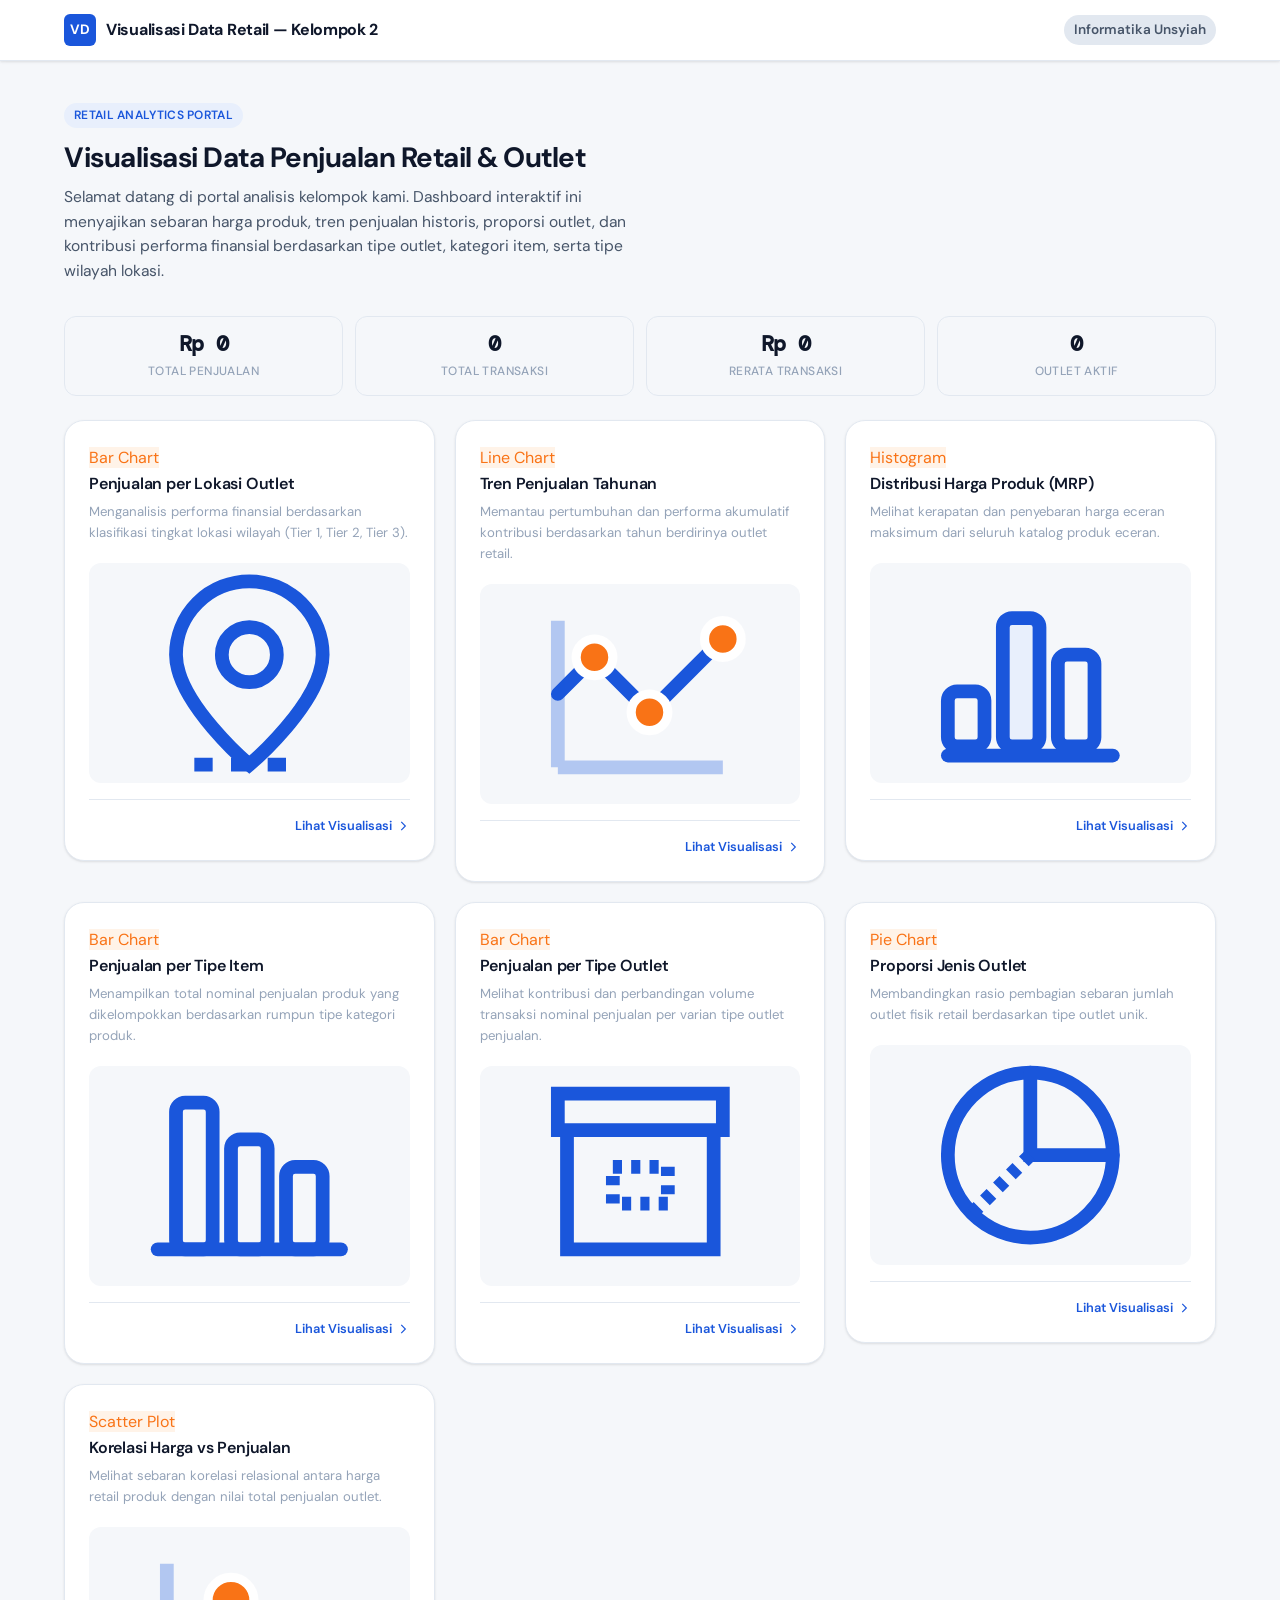
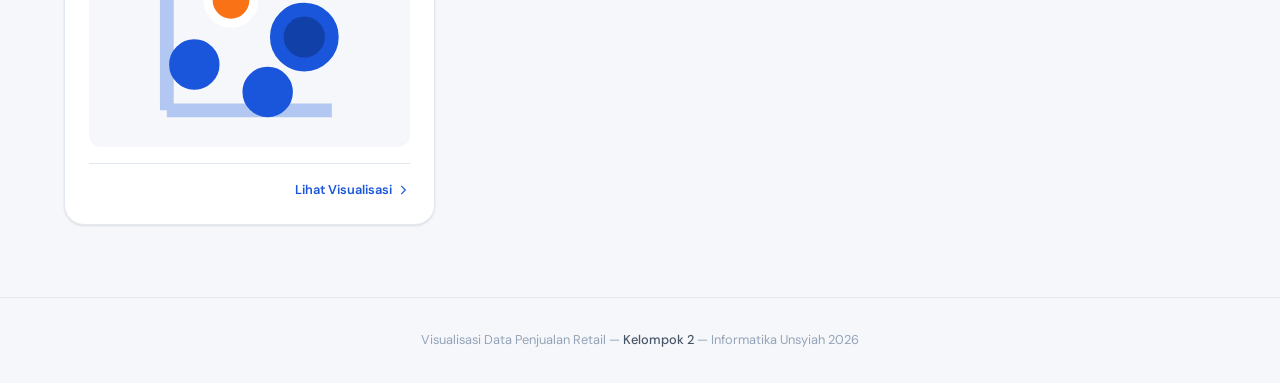
==== index.html @ aa3b156c "feat: membuat dashboard utama" ====
<!DOCTYPE html>
<html lang="id">
<head>
  <meta charset="UTF-8" />
  <meta name="viewport" content="width=device-width, initial-scale=1.0" />
  <title>Dashboard Analisis Penjualan Retail — Kelompok 2</title>
  <link rel="stylesheet" href="style.css" />
  <script src="https://d3js.org/d3.v7.min.js"></script>
</head>
<body>

  <!-- Navbar -->
  <nav class="navbar">
    <div class="navbar-inner">
      <a class="navbar-brand" href="index.html">
        <span class="brand-icon">VD</span>
        <span>Visualisasi Data Retail — Kelompok 2</span>
      </a>
      <span style="font-size: 0.85rem; font-weight: 600; color: var(--text-secondary); background: var(--border); padding: 4px 10px; border-radius: 99px;">
        Informatika Unsyiah
      </span>
    </div>
  </nav>

  <!-- Hero Section -->
  <header class="page-hero fade-in">
    <span class="badge">Retail Analytics Portal</span>
    <h1>Visualisasi Data Penjualan Retail & Outlet</h1>
    <p>Selamat datang di portal analisis kelompok kami. Dashboard interaktif ini menyajikan sebaran harga produk, tren penjualan historis, proporsi outlet, dan kontribusi performa finansial berdasarkan tipe outlet, kategori item, serta tipe wilayah lokasi.</p>
  </header>

  <div class="page-wrapper fade-in">
    
    <!-- KPI Summary Row (Loaded Dynamically via js/main.js) -->
    <div class="stats-row">
      <div class="stat-item">
        <div id="stat-total-sales" class="stat-value">Rp 0</div>
        <div class="stat-label">Total Penjualan</div>
      </div>
      <div class="stat-item">
        <div id="stat-total-items" class="stat-value">0</div>
        <div class="stat-label">Total Transaksi</div>
      </div>
      <div class="stat-item">
        <div id="stat-avg-sales" class="stat-value">Rp 0</div>
        <div class="stat-label">Rerata Transaksi</div>
      </div>
      <div class="stat-item">
        <div id="stat-outlet-count" class="stat-value">0</div>
        <div class="stat-label">Outlet Aktif</div>
      </div>
    </div>

  </div>

  <!-- Dashboard Grid -->
  <main class="dashboard-grid fade-in">

    <!-- Card 1: Bar Chart Lokasi (NEW) -->
    <a class="card-link" href="pages/bar_chart_lokasi.html">
      <article class="card">
        <span class="badge" style="background: var(--accent-light); color: var(--accent);">Bar Chart</span>
        <h3 class="card-title">Penjualan per Lokasi Outlet</h3>
        <p class="card-subtitle">Menganalisis performa finansial berdasarkan klasifikasi tingkat lokasi wilayah (Tier 1, Tier 2, Tier 3).</p>
        <div class="chart-preview" style="display: flex; align-items: center; justify-content: center; background: var(--bg); border-radius: var(--radius-md);">
          <!-- Custom SVG Icon Representative of Bar Chart Location -->
          <svg width="60" height="60" viewBox="0 0 24 24" fill="none" stroke="var(--primary)" stroke-width="1.5">
            <path d="M12 2a8 8 0 00-8 8c0 5.25 8 12 8 12s8-6.75 8-12a8 8 0 00-8-8z" />
            <circle cx="12" cy="10" r="3" />
            <path d="M6 22h12" stroke-dasharray="2 2" />
          </svg>
        </div>
        <div class="card-footer-link">
          <span>Lihat Visualisasi</span>
          <svg fill="none" stroke="currentColor" stroke-width="2" viewBox="0 0 24 24"><path d="M9 5l7 7-7 7"/></svg>
        </div>
      </article>
    </a>

    <!-- Card 2: Line Chart Tren (NEW) -->
    <a class="card-link" href="pages/line_chart.html">
      <article class="card">
        <span class="badge" style="background: var(--accent-light); color: var(--accent);">Line Chart</span>
        <h3 class="card-title">Tren Penjualan Tahunan</h3>
        <p class="card-subtitle">Memantau pertumbuhan dan performa akumulatif kontribusi berdasarkan tahun berdirinya outlet retail.</p>
        <div class="chart-preview" style="display: flex; align-items: center; justify-content: center; background: var(--bg); border-radius: var(--radius-md);">
          <!-- Custom SVG Icon Representative of Line Chart Trend -->
          <svg width="60" height="60" viewBox="0 0 24 24" fill="none" stroke="var(--primary)" stroke-width="1.5">
            <path d="M3 12l4-4 6 6 8-8" stroke-linecap="round" stroke-linejoin="round" />
            <path d="M3 20h18M3 4v16" stroke-opacity="0.3" />
            <circle cx="7" cy="8" r="2" fill="var(--accent)" stroke="white" stroke-width="1"/>
            <circle cx="13" cy="14" r="2" fill="var(--accent)" stroke="white" stroke-width="1"/>
            <circle cx="21" cy="6" r="2" fill="var(--accent)" stroke="white" stroke-width="1"/>
          </svg>
        </div>
        <div class="card-footer-link">
          <span>Lihat Visualisasi</span>
          <svg fill="none" stroke="currentColor" stroke-width="2" viewBox="0 0 24 24"><path d="M9 5l7 7-7 7"/></svg>
        </div>
      </article>
    </a>

    <!-- Card 3: Histogram Distribusi Harga (NEW) -->
    <a class="card-link" href="pages/histogram.html">
      <article class="card">
        <span class="badge" style="background: var(--accent-light); color: var(--accent);">Histogram</span>
        <h3 class="card-title">Distribusi Harga Produk (MRP)</h3>
        <p class="card-subtitle">Melihat kerapatan dan penyebaran harga eceran maksimum dari seluruh katalog produk eceran.</p>
        <div class="chart-preview" style="display: flex; align-items: center; justify-content: center; background: var(--bg); border-radius: var(--radius-md);">
          <!-- Custom SVG Icon Representative of Histogram -->
          <svg width="60" height="60" viewBox="0 0 24 24" fill="none" stroke="var(--primary)" stroke-width="1.5">
            <rect x="3" y="14" width="4" height="6" rx="1" />
            <rect x="9" y="6" width="4" height="14" rx="1" fill="var(--primary-light)" />
            <rect x="15" y="10" width="4" height="10" rx="1" />
            <path d="M3 21h18" stroke-linecap="round" />
          </svg>
        </div>
        <div class="card-footer-link">
          <span>Lihat Visualisasi</span>
          <svg fill="none" stroke="currentColor" stroke-width="2" viewBox="0 0 24 24"><path d="M9 5l7 7-7 7"/></svg>
        </div>
      </article>
    </a>

    <!-- Card 4: Bar Chart Item -->
    <a class="card-link" href="pages/bar_chart_item.html">
      <article class="card">
        <span class="badge" style="background: var(--accent-light); color: var(--accent);">Bar Chart</span>
        <h3 class="card-title">Penjualan per Tipe Item</h3>
        <p class="card-subtitle">Menampilkan total nominal penjualan produk yang dikelompokkan berdasarkan rumpun tipe kategori produk.</p>
        <div class="chart-preview" style="display: flex; align-items: center; justify-content: center; background: var(--bg); border-radius: var(--radius-md);">
          <!-- Custom SVG Icon Representative of Bar Chart Item -->
          <svg width="60" height="60" viewBox="0 0 24 24" fill="none" stroke="var(--primary)" stroke-width="1.5">
            <rect x="4" y="4" width="4" height="16" rx="1" />
            <rect x="10" y="8" width="4" height="12" rx="1" />
            <rect x="16" y="11" width="4" height="9" rx="1" />
            <path d="M2 20h20" stroke-linecap="round" />
          </svg>
        </div>
        <div class="card-footer-link">
          <span>Lihat Visualisasi</span>
          <svg fill="none" stroke="currentColor" stroke-width="2" viewBox="0 0 24 24"><path d="M9 5l7 7-7 7"/></svg>
        </div>
      </article>
    </a>

    <!-- Card 5: Bar Chart Outlet -->
    <a class="card-link" href="pages/bar_chart_outlet.html">
      <article class="card">
        <span class="badge" style="background: var(--accent-light); color: var(--accent);">Bar Chart</span>
        <h3 class="card-title">Penjualan per Tipe Outlet</h3>
        <p class="card-subtitle">Melihat kontribusi dan perbandingan volume transaksi nominal penjualan per varian tipe outlet penjualan.</p>
        <div class="chart-preview" style="display: flex; align-items: center; justify-content: center; background: var(--bg); border-radius: var(--radius-md);">
          <!-- Custom SVG Icon Representative of Bar Chart Outlet -->
          <svg width="60" height="60" viewBox="0 0 24 24" fill="none" stroke="var(--primary)" stroke-width="1.5">
            <path d="M3 3h18v4H3zM4 7h16v13H4z" />
            <path d="M9 11h6v4H9z" stroke-dasharray="1 1" />
          </svg>
        </div>
        <div class="card-footer-link">
          <span>Lihat Visualisasi</span>
          <svg fill="none" stroke="currentColor" stroke-width="2" viewBox="0 0 24 24"><path d="M9 5l7 7-7 7"/></svg>
        </div>
      </article>
    </a>

    <!-- Card 6: Pie Chart -->
    <a class="card-link" href="pages/pie_chart.html">
      <article class="card">
        <span class="badge" style="background: var(--accent-light); color: var(--accent);">Pie Chart</span>
        <h3 class="card-title">Proporsi Jenis Outlet</h3>
        <p class="card-subtitle">Membandingkan rasio pembagian sebaran jumlah outlet fisik retail berdasarkan tipe outlet unik.</p>
        <div class="chart-preview" style="display: flex; align-items: center; justify-content: center; background: var(--bg); border-radius: var(--radius-md);">
          <!-- Custom SVG Icon Representative of Pie Chart -->
          <svg width="60" height="60" viewBox="0 0 24 24" fill="none" stroke="var(--primary)" stroke-width="1.5">
            <circle cx="12" cy="12" r="9" />
            <path d="M12 3v9h9" stroke-linecap="round" />
            <path d="M12 12l-6.36 6.36" stroke-dasharray="1 1" />
          </svg>
        </div>
        <div class="card-footer-link">
          <span>Lihat Visualisasi</span>
          <svg fill="none" stroke="currentColor" stroke-width="2" viewBox="0 0 24 24"><path d="M9 5l7 7-7 7"/></svg>
        </div>
      </article>
    </a>

    <!-- Card 7: Scatter Plot -->
    <a class="card-link" href="pages/scatter_plot.html">
      <article class="card">
        <span class="badge" style="background: var(--accent-light); color: var(--accent);">Scatter Plot</span>
        <h3 class="card-title">Korelasi Harga vs Penjualan</h3>
        <p class="card-subtitle">Melihat sebaran korelasi relasional antara harga retail produk dengan nilai total penjualan outlet.</p>
        <div class="chart-preview" style="display: flex; align-items: center; justify-content: center; background: var(--bg); border-radius: var(--radius-md);">
          <!-- Custom SVG Icon Representative of Scatter Plot -->
          <svg width="60" height="60" viewBox="0 0 24 24" fill="none" stroke="var(--primary)" stroke-width="1.5">
            <circle cx="6" cy="15" r="2" fill="var(--primary)" />
            <circle cx="10" cy="8" r="2.5" fill="var(--accent)" stroke="white" stroke-width="1" />
            <circle cx="14" cy="18" r="2" fill="var(--primary)" />
            <circle cx="18" cy="12" r="3" fill="var(--primary-dark)" />
            <path d="M3 20h18M3 4v16" stroke-opacity="0.3" />
          </svg>
        </div>
        <div class="card-footer-link">
          <span>Lihat Visualisasi</span>
          <svg fill="none" stroke="currentColor" stroke-width="2" viewBox="0 0 24 24"><path d="M9 5l7 7-7 7"/></svg>
        </div>
      </article>
    </a>

  </main>

  <!-- Footer -->
  <footer class="footer">
    Visualisasi Data Penjualan Retail &mdash; <span>Kelompok 2</span> &mdash; Informatika Unsyiah 2026
  </footer>

  <!-- Load Dashboard Controller -->
  <script src="js/main.js"></script>
</body>
</html>
---- style.css ----
/* Kelompok 2 - Visualisasi Data 2026 */

@import url('https://fonts.googleapis.com/css2?family=DM+Sans:ital,opsz,wght@0,9..40,300;0,9..40,400;0,9..40,500;0,9..40,600;0,9..40,700;1,9..40,300&family=DM+Mono:wght@400;500&display=swap');

:root {
  --primary:        #1a56db;
  --primary-dark:   #1141a8;
  --primary-light:  #e8effc;

  --accent:         #f97316;
  --accent-light:   #fff3e8;

  --bg:             #f5f7fa;
  --surface:        #ffffff;
  --border:         #e2e8f0;
  --text-primary:   #0f172a;
  --text-secondary: #475569;
  --text-muted:     #94a3b8;

  /* warna kategori untuk bar & pie */
  --cat-1:  #1a56db;
  --cat-2:  #f97316;
  --cat-3:  #16a34a;
  --cat-4:  #9333ea;
  --cat-5:  #dc2626;
  --cat-6:  #0891b2;
  --cat-7:  #ca8a04;
  --cat-8:  #db2777;

  /* sequential - histogram & scatter */
  --seq-1:  #440154;
  --seq-2:  #3b528b;
  --seq-3:  #21918c;
  --seq-4:  #5ec962;
  --seq-5:  #fde725;

  --bar-fill:       #1a56db;
  --bar-fill-hover: #f97316;
  --line-stroke:    #1a56db;
  --dot-fill:       #f97316;

  --font-main:  'DM Sans', sans-serif;
  --font-mono:  'DM Mono', monospace;

  --radius-sm:  6px;
  --radius-md:  12px;
  --radius-lg:  20px;

  --shadow-sm:  0 1px 3px rgba(0,0,0,.08), 0 1px 2px rgba(0,0,0,.04);
  --shadow-md:  0 4px 12px rgba(0,0,0,.1),  0 2px 4px rgba(0,0,0,.06);
  --shadow-lg:  0 10px 30px rgba(0,0,0,.12), 0 4px 8px rgba(0,0,0,.06);
}

/* reset */
*, *::before, *::after {
  box-sizing: border-box;
  margin: 0;
  padding: 0;
}

html {
  font-size: 16px;
  scroll-behavior: smooth;
}

body {
  font-family: var(--font-main);
  background-color: var(--bg);
  color: var(--text-primary);
  line-height: 1.6;
  min-height: 100vh;
}

a {
  color: var(--primary);
  text-decoration: none;
}

a:hover {
  color: var(--primary-dark);
  text-decoration: underline;
}

.page-wrapper {
  max-width: 1200px;
  margin: 0 auto;
  padding: 0 24px;
}

/* navbar */
.navbar {
  background: var(--surface);
  border-bottom: 1px solid var(--border);
  box-shadow: var(--shadow-sm);
  position: sticky;
  top: 0;
  z-index: 100;
}

.navbar-inner {
  max-width: 1200px;
  margin: 0 auto;
  padding: 0 24px;
  height: 60px;
  display: flex;
  align-items: center;
  justify-content: space-between;
}

.navbar-brand {
  display: flex;
  align-items: center;
  gap: 10px;
  font-size: 1rem;
  font-weight: 700;
  color: var(--text-primary);
  text-decoration: none;
  letter-spacing: -0.3px;
}

.navbar-brand .brand-icon {
  width: 32px;
  height: 32px;
  background: var(--primary);
  border-radius: var(--radius-sm);
  display: flex;
  align-items: center;
  justify-content: center;
  color: white;
  font-size: 0.85rem;
  font-weight: 700;
}

.navbar-brand:hover {
  text-decoration: none;
  color: var(--primary);
}

.navbar-back {
  display: flex;
  align-items: center;
  gap: 6px;
  font-size: 0.875rem;
  font-weight: 500;
  color: var(--text-secondary);
  padding: 6px 12px;
  border-radius: var(--radius-sm);
  transition: all 0.2s;
}

.navbar-back:hover {
  background: var(--bg);
  color: var(--primary);
  text-decoration: none;
}

.navbar-back svg {
  width: 16px;
  height: 16px;
}

/* page header */
.page-hero {
  padding: 40px 24px 32px;
  max-width: 1200px;
  margin: 0 auto;
}

.page-hero h1 {
  font-size: 1.75rem;
  font-weight: 700;
  color: var(--text-primary);
  letter-spacing: -0.5px;
  line-height: 1.3;
  margin-bottom: 8px;
}

.page-hero p {
  font-size: 0.975rem;
  color: var(--text-secondary);
  max-width: 600px;
}

.page-hero .badge {
  display: inline-flex;
  align-items: center;
  gap: 5px;
  font-size: 0.75rem;
  font-weight: 600;
  background: var(--primary-light);
  color: var(--primary);
  padding: 3px 10px;
  border-radius: 99px;
  margin-bottom: 12px;
  letter-spacing: 0.3px;
  text-transform: uppercase;
}

/* card */
.card {
  background: var(--surface);
  border: 1px solid var(--border);
  border-radius: var(--radius-lg);
  box-shadow: var(--shadow-sm);
  padding: 24px;
  transition: box-shadow 0.2s, transform 0.2s;
}

.card:hover {
  box-shadow: var(--shadow-md);
}

.card-title {
  font-size: 1rem;
  font-weight: 600;
  color: var(--text-primary);
  margin-bottom: 4px;
  letter-spacing: -0.2px;
}

.card-subtitle {
  font-size: 0.825rem;
  color: var(--text-muted);
  margin-bottom: 20px;
}

.card-link {
  display: block;
  cursor: pointer;
  text-decoration: none;
  color: inherit;
}

.card-link:hover {
  text-decoration: none;
  color: inherit;
}

.card-link:hover .card {
  box-shadow: var(--shadow-lg);
  transform: translateY(-2px);
  border-color: var(--primary);
}

.card-link:hover .card-title {
  color: var(--primary);
}

/* dashboard grid */
.dashboard-grid {
  display: grid;
  grid-template-columns: repeat(auto-fill, minmax(340px, 1fr));
  gap: 20px;
  padding: 0 24px 48px;
  max-width: 1200px;
  margin: 0 auto;
}

.chart-preview {
  width: 100%;
  height: 220px;
  overflow: hidden;
}

.chart-preview svg {
  width: 100%;
  height: 100%;
}

.card-footer-link {
  display: flex;
  align-items: center;
  justify-content: flex-end;
  gap: 4px;
  font-size: 0.8rem;
  font-weight: 600;
  color: var(--primary);
  margin-top: 16px;
  padding-top: 16px;
  border-top: 1px solid var(--border);
}

.card-footer-link svg {
  width: 14px;
  height: 14px;
  transition: transform 0.2s;
}

.card-link:hover .card-footer-link svg {
  transform: translateX(3px);
}

/* halaman chart individual */
.chart-container {
  background: var(--surface);
  border: 1px solid var(--border);
  border-radius: var(--radius-lg);
  box-shadow: var(--shadow-sm);
  padding: 28px;
  margin: 0 24px 24px;
  max-width: 1152px;
  margin-left: auto;
  margin-right: auto;
}

.chart-header {
  margin-bottom: 24px;
}

.chart-header h2 {
  font-size: 1.25rem;
  font-weight: 700;
  color: var(--text-primary);
  letter-spacing: -0.3px;
  margin-bottom: 4px;
}

.chart-header p {
  font-size: 0.875rem;
  color: var(--text-secondary);
}

#chart, .chart-area {
  width: 100%;
  height: 420px;
}

/* D3 elements */
.axis text {
  font-family: var(--font-main);
  font-size: 12px;
  fill: var(--text-secondary);
}

.axis path,
.axis line {
  stroke: var(--border);
  stroke-width: 1px;
}

.axis .domain {
  stroke: var(--border);
}

/* grid lebih halus */
.grid line {
  stroke: var(--border);
  stroke-dasharray: 3,3;
  stroke-opacity: 0.3;
}

.grid path {
  stroke-width: 0;
}

.bar {
  fill: var(--bar-fill);
  transition: fill 0.2s;
  cursor: pointer;
}

.bar:hover {
  fill: var(--accent);
}

.line-path {
  fill: none;
  stroke: var(--line-stroke);
  stroke-width: 2.5px;
  stroke-linejoin: round;
  stroke-linecap: round;
}

.area-path {
  fill: var(--primary-light);
  opacity: 0.5;
}

.dot {
  fill: var(--dot-fill);
  stroke: white;
  stroke-width: 2px;
  cursor: pointer;
  transition: r 0.15s;
}

.dot:hover {
  r: 7;
}

.scatter-dot {
  fill: var(--primary);
  fill-opacity: 0.65;
  stroke: var(--primary);
  stroke-opacity: 0.3;
  stroke-width: 1px;
  cursor: pointer;
  transition: fill-opacity 0.15s, r 0.15s;
}

.scatter-dot:hover {
  fill-opacity: 1;
  r: 6;
}

.arc path {
  stroke: white;
  stroke-width: 2px;
  cursor: pointer;
  transition: opacity 0.2s;
}

.arc path:hover {
  opacity: 0.85;
}

.arc-label {
  font-family: var(--font-main);
  font-size: 12px;
  font-weight: 600;
  fill: var(--text-primary);
  pointer-events: none;
}

/* tooltip */
.tooltip {
  position: absolute;
  background: var(--text-primary);
  color: white;
  padding: 8px 12px;
  border-radius: var(--radius-sm);
  font-family: var(--font-main);
  font-size: 13px;
  font-weight: 500;
  pointer-events: none;
  opacity: 0;
  transition: opacity 0.15s;
  white-space: nowrap;
  box-shadow: var(--shadow-md);
  z-index: 200;
}

.tooltip.visible {
  opacity: 1;
}

.tooltip-value {
  font-family: var(--font-mono);
  font-weight: 600;
  color: var(--accent);
}

/* legend */
.legend {
  display: flex;
  flex-wrap: wrap;
  gap: 12px;
  margin-top: 16px;
}

.legend-item {
  display: flex;
  align-items: center;
  gap: 6px;
  font-size: 0.8rem;
  color: var(--text-secondary);
}

.legend-swatch {
  width: 12px;
  height: 12px;
  border-radius: 3px;
  flex-shrink: 0;
}

/* insight di bawah chart */
.insight-box {
  background: var(--primary-light);
  border-left: 4px solid var(--primary);
  border-radius: 0 var(--radius-sm) var(--radius-sm) 0;
  padding: 14px 18px;
  margin: 24px 0 0;
  font-size: 0.875rem;
  color: var(--text-primary);
}

.insight-box strong {
  color: var(--primary);
  font-weight: 600;
}

/* stats — hanya untuk index.html, tidak untuk halaman chart individual */
.stats-row {
  display: grid;
  grid-template-columns: repeat(auto-fit, minmax(140px, 1fr));
  gap: 12px;
  margin-bottom: 24px;
}

.stat-item {
  background: var(--bg);
  border: 1px solid var(--border);
  border-radius: var(--radius-md);
  padding: 14px 16px;
  text-align: center;
}

/* diubah dari --primary ke --text-primary */
.stat-value {
  font-size: 1.4rem;
  font-weight: 700;
  color: var(--text-primary);
  font-family: var(--font-mono);
  letter-spacing: -0.5px;
  line-height: 1.2;
}

.stat-label {
  font-size: 0.75rem;
  color: var(--text-muted);
  margin-top: 4px;
  font-weight: 500;
  text-transform: uppercase;
  letter-spacing: 0.4px;
}

/* tombol */
.btn {
  display: inline-flex;
  align-items: center;
  gap: 7px;
  padding: 8px 18px;
  border-radius: var(--radius-sm);
  font-family: var(--font-main);
  font-size: 0.875rem;
  font-weight: 600;
  cursor: pointer;
  border: none;
  transition: all 0.2s;
}

.btn-primary {
  background: var(--primary);
  color: white;
}

.btn-primary:hover {
  background: var(--primary-dark);
}

.btn-outline {
  background: transparent;
  color: var(--primary);
  border: 1.5px solid var(--primary);
}

.btn-outline:hover {
  background: var(--primary-light);
}

/* toggle */
.btn-group {
  display: flex;
  gap: 4px;
  background: var(--bg);
  border: 1px solid var(--border);
  border-radius: var(--radius-sm);
  padding: 3px;
}

.btn-group .btn-toggle {
  padding: 5px 14px;
  border-radius: 4px;
  border: none;
  background: transparent;
  font-family: var(--font-main);
  font-size: 0.8rem;
  font-weight: 600;
  color: var(--text-secondary);
  cursor: pointer;
  transition: all 0.15s;
}

.btn-group .btn-toggle.active {
  background: var(--surface);
  color: var(--primary);
  box-shadow: var(--shadow-sm);
}

/* footer */
.footer {
  text-align: center;
  padding: 32px 24px;
  font-size: 0.8rem;
  color: var(--text-muted);
  border-top: 1px solid var(--border);
  margin-top: 24px;
}

.footer span {
  color: var(--text-secondary);
  font-weight: 500;
}

/* loading */
.loading {
  display: flex;
  align-items: center;
  justify-content: center;
  height: 300px;
  font-size: 0.875rem;
  color: var(--text-muted);
  gap: 10px;
}

.spinner {
  width: 20px;
  height: 20px;
  border: 2px solid var(--border);
  border-top-color: var(--primary);
  border-radius: 50%;
  animation: spin 0.7s linear infinite;
}

@keyframes spin {
  to { transform: rotate(360deg); }
}

/* animasi masuk */
.fade-in {
  opacity: 0;
  transform: translateY(10px);
  animation: fadeIn 0.4s ease forwards;
}

@keyframes fadeIn {
  to {
    opacity: 1;
    transform: translateY(0);
  }
}

.fade-in:nth-child(1) { animation-delay: 0.05s; }
.fade-in:nth-child(2) { animation-delay: 0.1s;  }
.fade-in:nth-child(3) { animation-delay: 0.15s; }
.fade-in:nth-child(4) { animation-delay: 0.2s;  }
.fade-in:nth-child(5) { animation-delay: 0.25s; }
.fade-in:nth-child(6) { animation-delay: 0.3s;  }
.fade-in:nth-child(7) { animation-delay: 0.35s; }

/* responsive */
@media (max-width: 768px) {
  .dashboard-grid {
    grid-template-columns: 1fr;
    padding: 0 16px 32px;
  }

  .page-hero {
    padding: 24px 16px 20px;
  }

  .page-hero h1 {
    font-size: 1.4rem;
  }

  .chart-container {
    margin: 0 16px 20px;
    padding: 20px;
  }

  #chart, .chart-area {
    height: 300px;
  }

  .stats-row {
    grid-template-columns: repeat(2, 1fr);
  }
}

@media (max-width: 480px) {
  .navbar-inner {
    padding: 0 16px;
  }

  .stats-row {
    grid-template-columns: 1fr;
  }
}
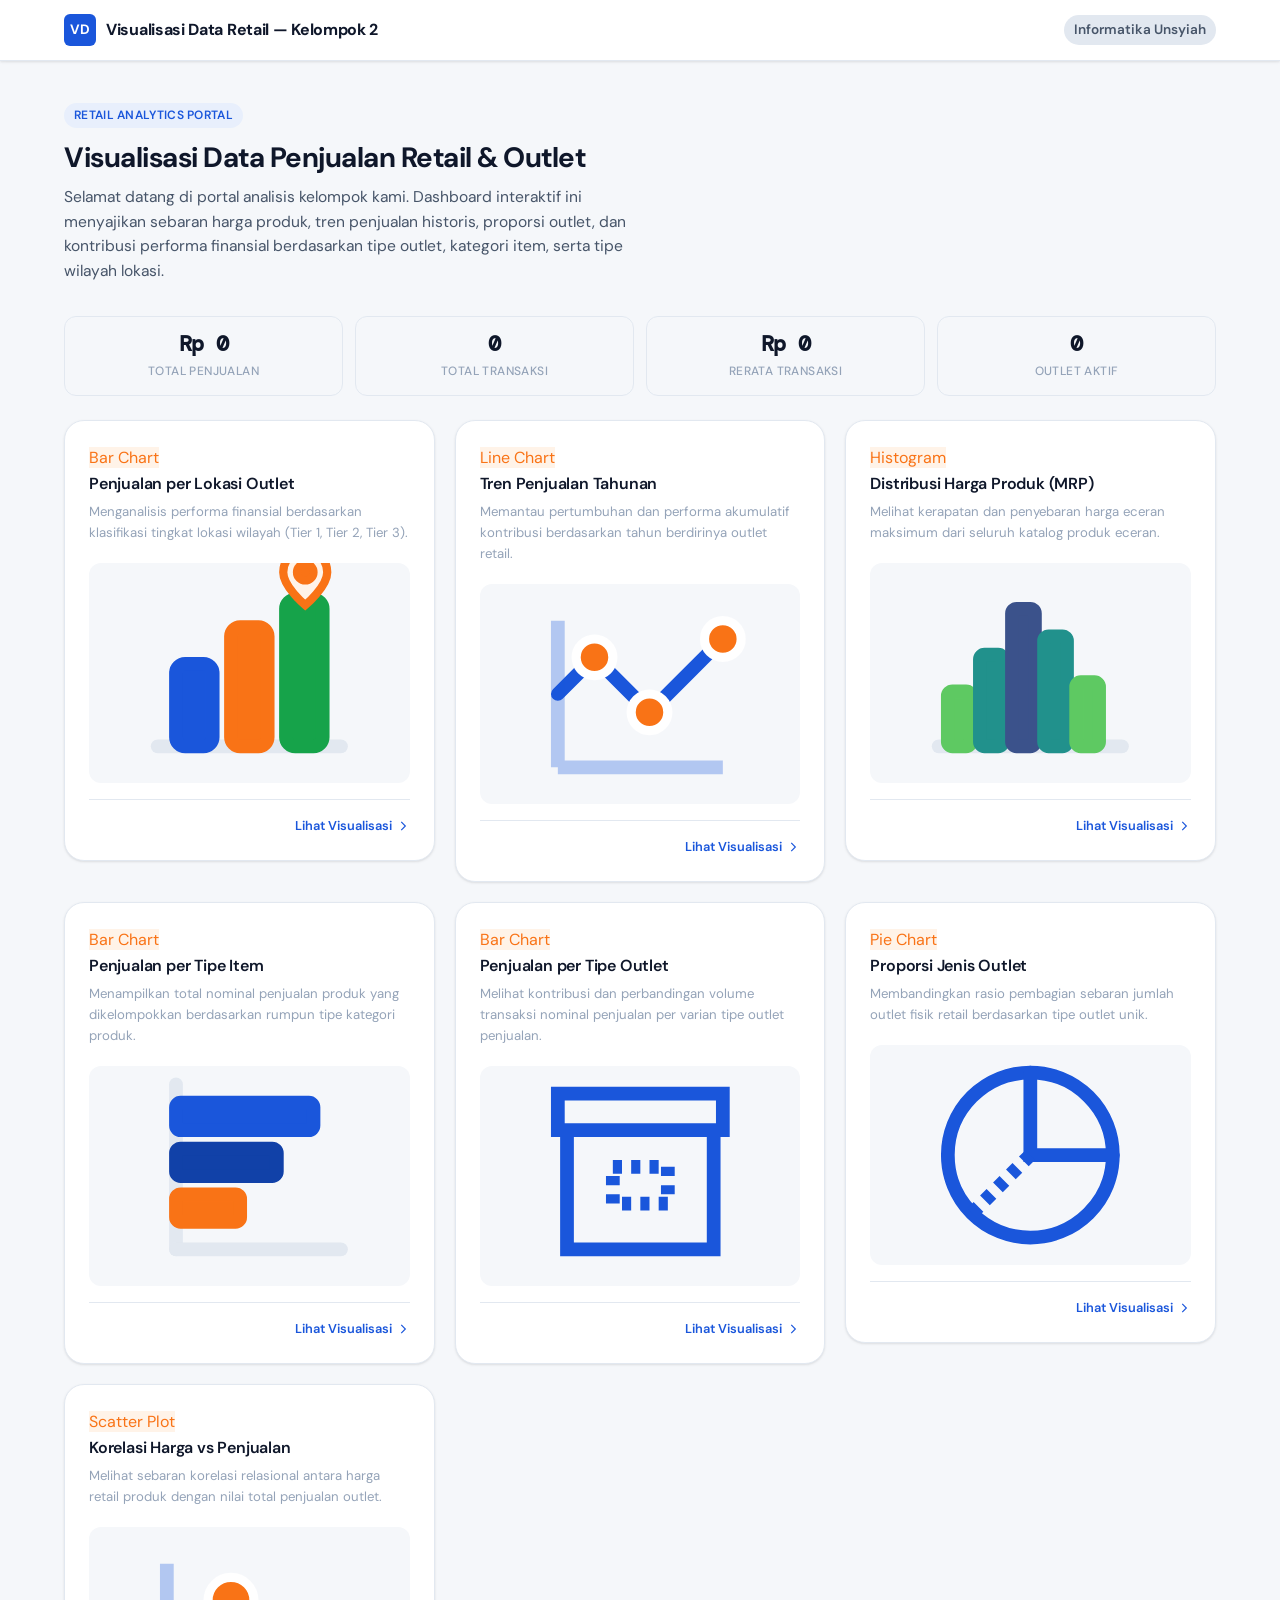
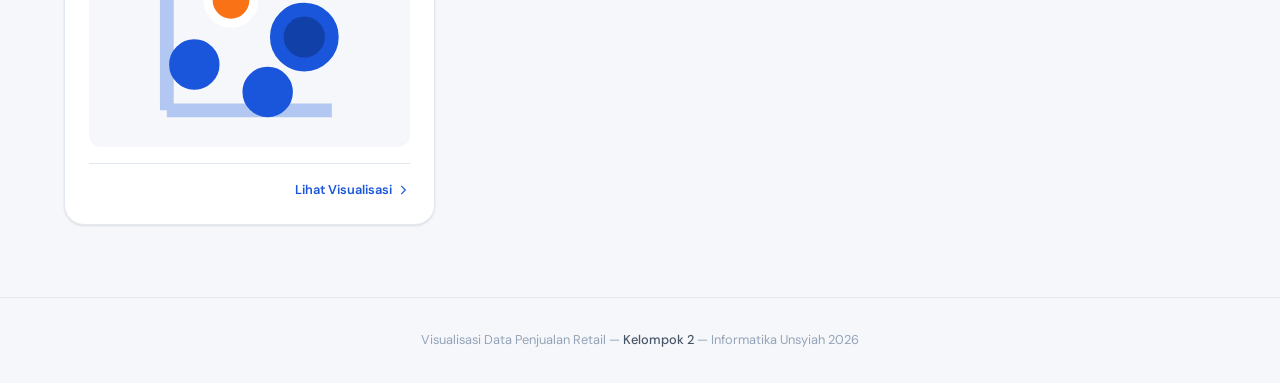
==== commit 64316eaa: "style: update dashboard preview SVG icons" ====
--- a/index.html
+++ b/index.html
@@ -64,10 +64,15 @@
         <p class="card-subtitle">Menganalisis performa finansial berdasarkan klasifikasi tingkat lokasi wilayah (Tier 1, Tier 2, Tier 3).</p>
         <div class="chart-preview" style="display: flex; align-items: center; justify-content: center; background: var(--bg); border-radius: var(--radius-md);">
           <!-- Custom SVG Icon Representative of Bar Chart Location -->
-          <svg width="60" height="60" viewBox="0 0 24 24" fill="none" stroke="var(--primary)" stroke-width="1.5">
-            <path d="M12 2a8 8 0 00-8 8c0 5.25 8 12 8 12s8-6.75 8-12a8 8 0 00-8-8z" />
-            <circle cx="12" cy="10" r="3" />
-            <path d="M6 22h12" stroke-dasharray="2 2" />
+          <svg width="60" height="60" viewBox="0 0 24 24" fill="none" stroke-width="1.5">
+            <path d="M2 20h20" stroke="var(--border)" stroke-linecap="round" />
+            <rect x="4" y="11" width="4" height="9" rx="1" fill="var(--cat-1)" stroke="var(--cat-1)" />
+            <rect x="10" y="7" width="4" height="13" rx="1" fill="var(--cat-2)" stroke="var(--cat-2)" />
+            <rect x="16" y="4" width="4" height="16" rx="1" fill="var(--cat-3)" stroke="var(--cat-3)" />
+            <g transform="translate(14.5, -2) scale(0.3)" stroke="var(--accent)" stroke-width="3" fill="var(--accent-light)">
+              <path d="M12 2a8 8 0 00-8 8c0 5.25 8 12 8 12s8-6.75 8-12a8 8 0 00-8-8z" />
+              <circle cx="12" cy="10" r="3" fill="var(--accent)" />
+            </g>
           </svg>
         </div>
         <div class="card-footer-link">
@@ -107,12 +112,14 @@
         <h3 class="card-title">Distribusi Harga Produk (MRP)</h3>
         <p class="card-subtitle">Melihat kerapatan dan penyebaran harga eceran maksimum dari seluruh katalog produk eceran.</p>
         <div class="chart-preview" style="display: flex; align-items: center; justify-content: center; background: var(--bg); border-radius: var(--radius-md);">
-          <!-- Custom SVG Icon Representative of Histogram -->
-          <svg width="60" height="60" viewBox="0 0 24 24" fill="none" stroke="var(--primary)" stroke-width="1.5">
-            <rect x="3" y="14" width="4" height="6" rx="1" />
-            <rect x="9" y="6" width="4" height="14" rx="1" fill="var(--primary-light)" />
-            <rect x="15" y="10" width="4" height="10" rx="1" />
-            <path d="M3 21h18" stroke-linecap="round" />
+          <!-- Custom SVG Icon Representative of Histogram (Bell Curve) -->
+          <svg width="60" height="60" viewBox="0 0 24 24" fill="none" stroke-width="1.5">
+            <path d="M2 20h20" stroke="var(--border)" stroke-linecap="round" />
+            <rect x="3" y="14" width="2.5" height="6" rx="0.5" fill="var(--seq-4)" stroke="var(--seq-4)" />
+            <rect x="6.5" y="10" width="2.5" height="10" rx="0.5" fill="var(--seq-3)" stroke="var(--seq-3)" />
+            <rect x="10" y="5" width="2.5" height="15" rx="0.5" fill="var(--seq-2)" stroke="var(--seq-2)" />
+            <rect x="13.5" y="8" width="2.5" height="12" rx="0.5" fill="var(--seq-3)" stroke="var(--seq-3)" />
+            <rect x="17" y="13" width="2.5" height="7" rx="0.5" fill="var(--seq-4)" stroke="var(--seq-4)" />
           </svg>
         </div>
         <div class="card-footer-link">
@@ -129,12 +136,13 @@
         <h3 class="card-title">Penjualan per Tipe Item</h3>
         <p class="card-subtitle">Menampilkan total nominal penjualan produk yang dikelompokkan berdasarkan rumpun tipe kategori produk.</p>
         <div class="chart-preview" style="display: flex; align-items: center; justify-content: center; background: var(--bg); border-radius: var(--radius-md);">
-          <!-- Custom SVG Icon Representative of Bar Chart Item -->
-          <svg width="60" height="60" viewBox="0 0 24 24" fill="none" stroke="var(--primary)" stroke-width="1.5">
-            <rect x="4" y="4" width="4" height="16" rx="1" />
-            <rect x="10" y="8" width="4" height="12" rx="1" />
-            <rect x="16" y="11" width="4" height="9" rx="1" />
-            <path d="M2 20h20" stroke-linecap="round" />
+          <!-- Custom SVG Icon Representative of Bar Chart Item (Horizontal Ranking) -->
+          <svg width="60" height="60" viewBox="0 0 24 24" fill="none" stroke-width="1.5">
+            <path d="M4 2v18" stroke="var(--border)" stroke-linecap="round" />
+            <path d="M4 20h18" stroke="var(--border)" stroke-linecap="round" />
+            <rect x="4" y="4" width="15" height="3" rx="0.5" fill="var(--primary)" stroke="var(--primary)" />
+            <rect x="4" y="9" width="11" height="3" rx="0.5" fill="var(--primary-dark)" stroke="var(--primary-dark)" />
+            <rect x="4" y="14" width="7" height="3" rx="0.5" fill="var(--accent)" stroke="var(--accent)" />
           </svg>
         </div>
         <div class="card-footer-link">
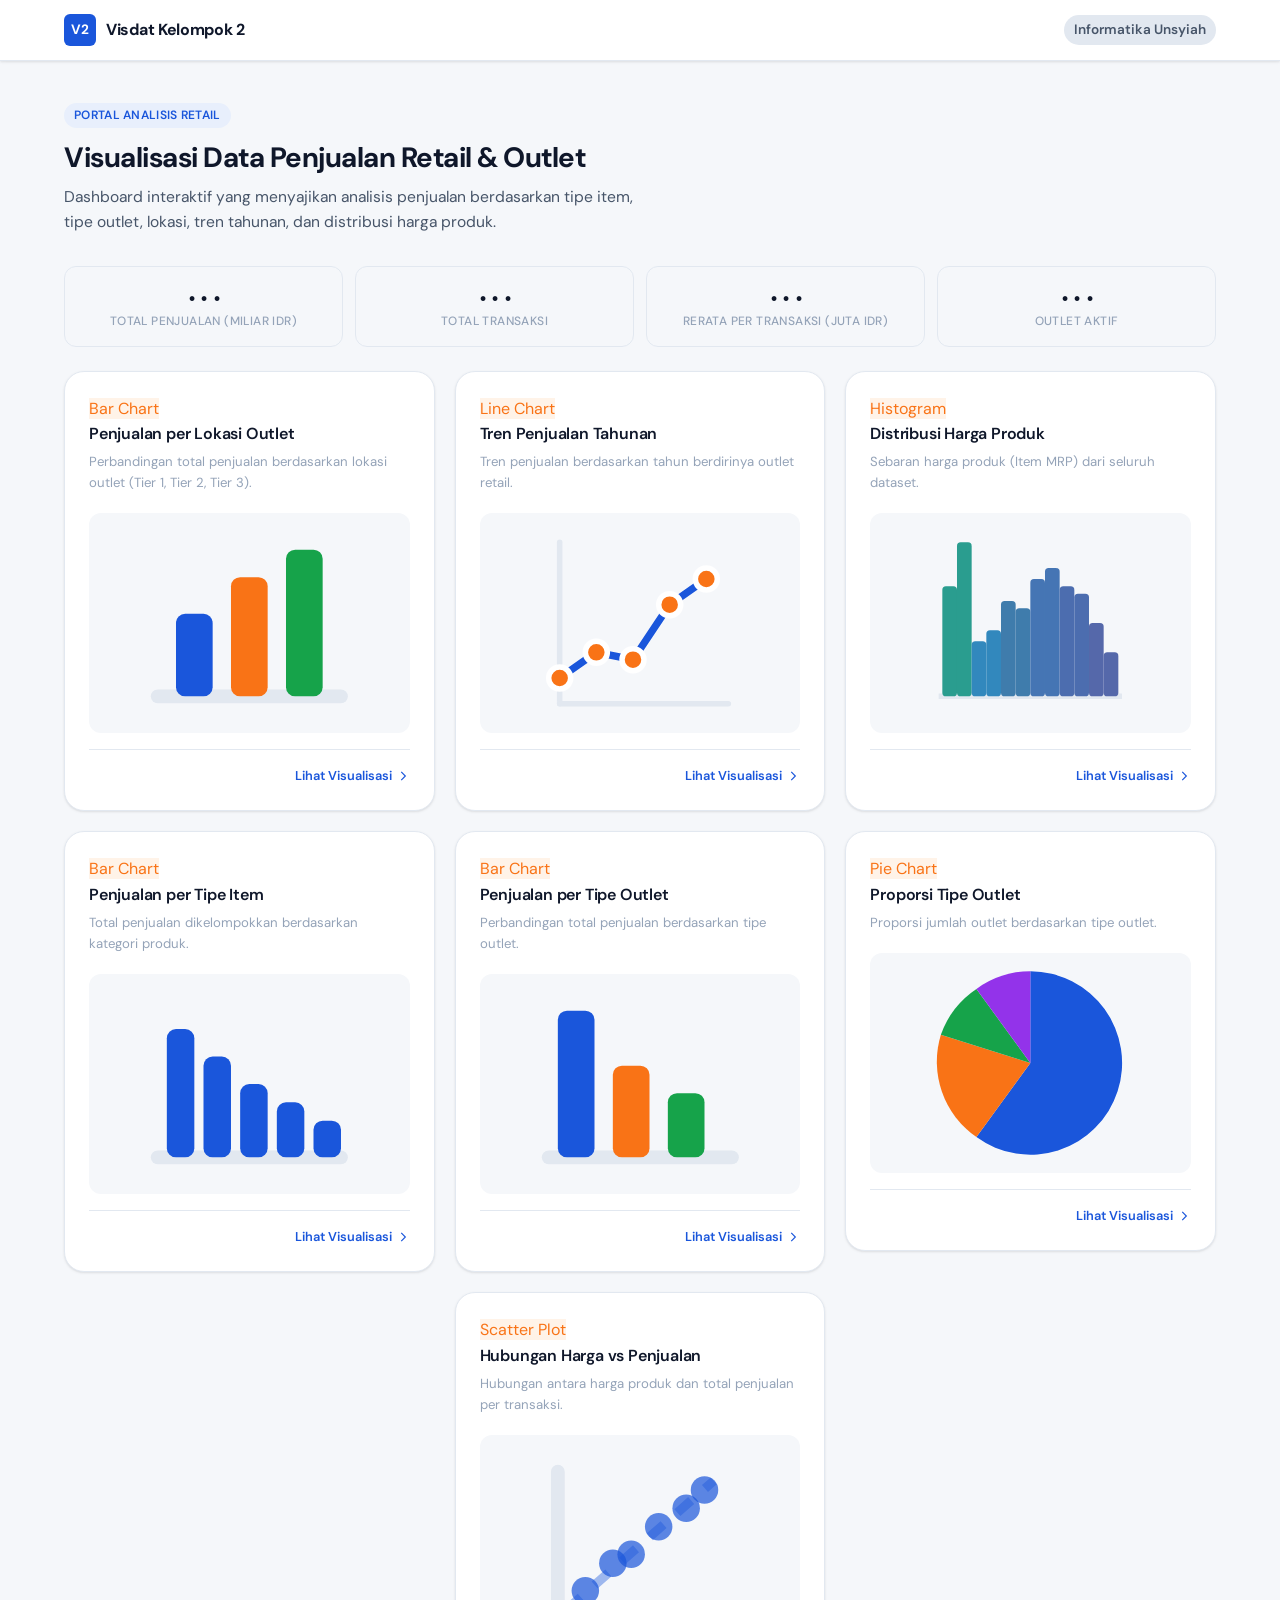
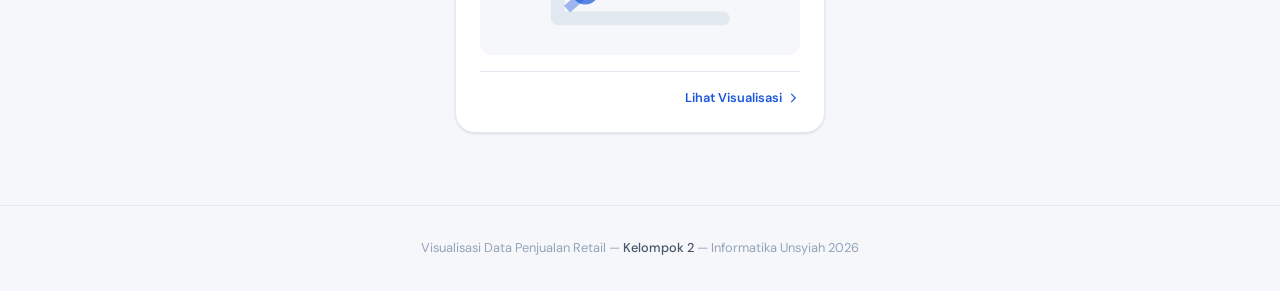
==== commit d6ace89c: "fix semuanya" ====
--- a/index.html
+++ b/index.html
@@ -6,15 +6,21 @@
   <title>Dashboard Analisis Penjualan Retail — Kelompok 2</title>
   <link rel="stylesheet" href="style.css" />
   <script src="https://d3js.org/d3.v7.min.js"></script>
+  <style>
+    /* scatter card sendirian → centered */
+    .dashboard-grid .card-link:last-child:nth-child(3n+1) {
+      grid-column: 2 / 3;
+    }
+  </style>
 </head>
 <body>
 
-  <!-- Navbar -->
+  <!-- navbar -->
   <nav class="navbar">
     <div class="navbar-inner">
       <a class="navbar-brand" href="index.html">
-        <span class="brand-icon">VD</span>
-        <span>Visualisasi Data Retail — Kelompok 2</span>
+        <span class="brand-icon">V2</span>
+        <span>Visdat Kelompok 2</span>
       </a>
       <span style="font-size: 0.85rem; font-weight: 600; color: var(--text-secondary); background: var(--border); padding: 4px 10px; border-radius: 99px;">
         Informatika Unsyiah
@@ -22,191 +28,223 @@
     </div>
   </nav>
 
-  <!-- Hero Section -->
+  <!-- hero -->
   <header class="page-hero fade-in">
-    <span class="badge">Retail Analytics Portal</span>
-    <h1>Visualisasi Data Penjualan Retail & Outlet</h1>
-    <p>Selamat datang di portal analisis kelompok kami. Dashboard interaktif ini menyajikan sebaran harga produk, tren penjualan historis, proporsi outlet, dan kontribusi performa finansial berdasarkan tipe outlet, kategori item, serta tipe wilayah lokasi.</p>
+    <span class="badge">Portal Analisis Retail</span>
+    <h1>Visualisasi Data Penjualan Retail &amp; Outlet</h1>
+    <p>Dashboard interaktif yang menyajikan analisis penjualan berdasarkan tipe item, tipe outlet, lokasi, tren tahunan, dan distribusi harga produk.</p>
   </header>
 
+  <!-- stats -->
   <div class="page-wrapper fade-in">
-    
-    <!-- KPI Summary Row (Loaded Dynamically via js/main.js) -->
     <div class="stats-row">
       <div class="stat-item">
-        <div id="stat-total-sales" class="stat-value">Rp 0</div>
-        <div class="stat-label">Total Penjualan</div>
-      </div>
-      <div class="stat-item">
-        <div id="stat-total-items" class="stat-value">0</div>
+        <div id="stat-total-sales" class="stat-value">...</div>
+        <div class="stat-label">Total Penjualan (Miliar IDR)</div>
+      </div>
+      <div class="stat-item">
+        <div id="stat-total-items" class="stat-value">...</div>
         <div class="stat-label">Total Transaksi</div>
       </div>
       <div class="stat-item">
-        <div id="stat-avg-sales" class="stat-value">Rp 0</div>
-        <div class="stat-label">Rerata Transaksi</div>
-      </div>
-      <div class="stat-item">
-        <div id="stat-outlet-count" class="stat-value">0</div>
+        <div id="stat-avg-sales" class="stat-value">...</div>
+        <div class="stat-label">Rerata per Transaksi (Juta IDR)</div>
+      </div>
+      <div class="stat-item">
+        <div id="stat-outlet-count" class="stat-value">...</div>
         <div class="stat-label">Outlet Aktif</div>
       </div>
     </div>
-
   </div>
 
-  <!-- Dashboard Grid -->
+  <!-- dashboard grid -->
   <main class="dashboard-grid fade-in">
 
-    <!-- Card 1: Bar Chart Lokasi (NEW) -->
+    <!-- bar chart lokasi -->
     <a class="card-link" href="pages/bar_chart_lokasi.html">
       <article class="card">
         <span class="badge" style="background: var(--accent-light); color: var(--accent);">Bar Chart</span>
         <h3 class="card-title">Penjualan per Lokasi Outlet</h3>
-        <p class="card-subtitle">Menganalisis performa finansial berdasarkan klasifikasi tingkat lokasi wilayah (Tier 1, Tier 2, Tier 3).</p>
-        <div class="chart-preview" style="display: flex; align-items: center; justify-content: center; background: var(--bg); border-radius: var(--radius-md);">
-          <!-- Custom SVG Icon Representative of Bar Chart Location -->
+        <p class="card-subtitle">Perbandingan total penjualan berdasarkan lokasi outlet (Tier 1, Tier 2, Tier 3).</p>
+        <div class="chart-preview" style="display: flex; align-items: center; justify-content: center; background: var(--bg); border-radius: var(--radius-md);">
           <svg width="60" height="60" viewBox="0 0 24 24" fill="none" stroke-width="1.5">
             <path d="M2 20h20" stroke="var(--border)" stroke-linecap="round" />
-            <rect x="4" y="11" width="4" height="9" rx="1" fill="var(--cat-1)" stroke="var(--cat-1)" />
-            <rect x="10" y="7" width="4" height="13" rx="1" fill="var(--cat-2)" stroke="var(--cat-2)" />
-            <rect x="16" y="4" width="4" height="16" rx="1" fill="var(--cat-3)" stroke="var(--cat-3)" />
-            <g transform="translate(14.5, -2) scale(0.3)" stroke="var(--accent)" stroke-width="3" fill="var(--accent-light)">
-              <path d="M12 2a8 8 0 00-8 8c0 5.25 8 12 8 12s8-6.75 8-12a8 8 0 00-8-8z" />
-              <circle cx="12" cy="10" r="3" fill="var(--accent)" />
-            </g>
-          </svg>
-        </div>
-        <div class="card-footer-link">
-          <span>Lihat Visualisasi</span>
-          <svg fill="none" stroke="currentColor" stroke-width="2" viewBox="0 0 24 24"><path d="M9 5l7 7-7 7"/></svg>
-        </div>
-      </article>
-    </a>
-
-    <!-- Card 2: Line Chart Tren (NEW) -->
+            <rect x="4" y="11" width="4" height="9" rx="1" fill="var(--cat-1)" />
+            <rect x="10" y="7" width="4" height="13" rx="1" fill="var(--cat-2)" />
+            <rect x="16" y="4" width="4" height="16" rx="1" fill="var(--cat-3)" />
+          </svg>
+        </div>
+        <div class="card-footer-link">
+          <span>Lihat Visualisasi</span>
+          <svg fill="none" stroke="currentColor" stroke-width="2" viewBox="0 0 24 24"><path d="M9 5l7 7-7 7"/></svg>
+        </div>
+      </article>
+    </a>
+
+    <!-- line chart -->
     <a class="card-link" href="pages/line_chart.html">
       <article class="card">
         <span class="badge" style="background: var(--accent-light); color: var(--accent);">Line Chart</span>
         <h3 class="card-title">Tren Penjualan Tahunan</h3>
-        <p class="card-subtitle">Memantau pertumbuhan dan performa akumulatif kontribusi berdasarkan tahun berdirinya outlet retail.</p>
-        <div class="chart-preview" style="display: flex; align-items: center; justify-content: center; background: var(--bg); border-radius: var(--radius-md);">
-          <!-- Custom SVG Icon Representative of Line Chart Trend -->
-          <svg width="60" height="60" viewBox="0 0 24 24" fill="none" stroke="var(--primary)" stroke-width="1.5">
-            <path d="M3 12l4-4 6 6 8-8" stroke-linecap="round" stroke-linejoin="round" />
-            <path d="M3 20h18M3 4v16" stroke-opacity="0.3" />
-            <circle cx="7" cy="8" r="2" fill="var(--accent)" stroke="white" stroke-width="1"/>
-            <circle cx="13" cy="14" r="2" fill="var(--accent)" stroke="white" stroke-width="1"/>
-            <circle cx="21" cy="6" r="2" fill="var(--accent)" stroke="white" stroke-width="1"/>
-          </svg>
-        </div>
-        <div class="card-footer-link">
-          <span>Lihat Visualisasi</span>
-          <svg fill="none" stroke="currentColor" stroke-width="2" viewBox="0 0 24 24"><path d="M9 5l7 7-7 7"/></svg>
-        </div>
-      </article>
-    </a>
-
-    <!-- Card 3: Histogram Distribusi Harga (NEW) -->
+        <p class="card-subtitle">Tren penjualan berdasarkan tahun berdirinya outlet retail.</p>
+        <div class="chart-preview" style="display: flex; align-items: center; justify-content: center; background: var(--bg); border-radius: var(--radius-md);">
+          <svg width="60" height="60" viewBox="0 0 60 60" fill="none">
+            <line x1="8" y1="8" x2="8" y2="52" stroke="var(--border)" stroke-width="1.5" stroke-linecap="round"/>
+            <line x1="8" y1="52" x2="54" y2="52" stroke="var(--border)" stroke-width="1.5" stroke-linecap="round"/>
+            <polyline points="8,45 18,38 28,40 38,25 48,18" stroke="var(--primary)" stroke-width="2" stroke-linecap="round" stroke-linejoin="round" fill="none"/>
+            <circle cx="8"  cy="45" r="3" fill="var(--accent)" stroke="white" stroke-width="1.5"/>
+            <circle cx="18" cy="38" r="3" fill="var(--accent)" stroke="white" stroke-width="1.5"/>
+            <circle cx="28" cy="40" r="3" fill="var(--accent)" stroke="white" stroke-width="1.5"/>
+            <circle cx="38" cy="25" r="3" fill="var(--accent)" stroke="white" stroke-width="1.5"/>
+            <circle cx="48" cy="18" r="3" fill="var(--accent)" stroke="white" stroke-width="1.5"/>
+          </svg>
+        </div>
+        <div class="card-footer-link">
+          <span>Lihat Visualisasi</span>
+          <svg fill="none" stroke="currentColor" stroke-width="2" viewBox="0 0 24 24"><path d="M9 5l7 7-7 7"/></svg>
+        </div>
+      </article>
+    </a>
+
+    <!-- histogram -->
     <a class="card-link" href="pages/histogram.html">
       <article class="card">
         <span class="badge" style="background: var(--accent-light); color: var(--accent);">Histogram</span>
-        <h3 class="card-title">Distribusi Harga Produk (MRP)</h3>
-        <p class="card-subtitle">Melihat kerapatan dan penyebaran harga eceran maksimum dari seluruh katalog produk eceran.</p>
-        <div class="chart-preview" style="display: flex; align-items: center; justify-content: center; background: var(--bg); border-radius: var(--radius-md);">
-          <!-- Custom SVG Icon Representative of Histogram (Bell Curve) -->
-          <svg width="60" height="60" viewBox="0 0 24 24" fill="none" stroke-width="1.5">
-            <path d="M2 20h20" stroke="var(--border)" stroke-linecap="round" />
-            <rect x="3" y="14" width="2.5" height="6" rx="0.5" fill="var(--seq-4)" stroke="var(--seq-4)" />
-            <rect x="6.5" y="10" width="2.5" height="10" rx="0.5" fill="var(--seq-3)" stroke="var(--seq-3)" />
-            <rect x="10" y="5" width="2.5" height="15" rx="0.5" fill="var(--seq-2)" stroke="var(--seq-2)" />
-            <rect x="13.5" y="8" width="2.5" height="12" rx="0.5" fill="var(--seq-3)" stroke="var(--seq-3)" />
-            <rect x="17" y="13" width="2.5" height="7" rx="0.5" fill="var(--seq-4)" stroke="var(--seq-4)" />
-          </svg>
-        </div>
-        <div class="card-footer-link">
-          <span>Lihat Visualisasi</span>
-          <svg fill="none" stroke="currentColor" stroke-width="2" viewBox="0 0 24 24"><path d="M9 5l7 7-7 7"/></svg>
-        </div>
-      </article>
-    </a>
-
-    <!-- Card 4: Bar Chart Item -->
+        <h3 class="card-title">Distribusi Harga Produk</h3>
+        <p class="card-subtitle">Sebaran harga produk (Item MRP) dari seluruh dataset.</p>
+        <div class="chart-preview" style="display: flex; align-items: center; justify-content: center; background: var(--bg); border-radius: var(--radius-md);">
+          <svg width="60" height="60" viewBox="0 0 60 60">
+          <line x1="5" y1="50" x2="55" y2="50"
+                stroke="var(--border)" stroke-width="1.5"/>
+
+                <rect x="6"  y="20" width="4" height="30" rx="1" fill="#2a9d8f"/>
+                <rect x="10" y="8"  width="4" height="42" rx="1" fill="#2a9d8f"/>
+
+                <rect x="14" y="35" width="4" height="15" rx="1" fill="#3288bd"/>
+                <rect x="18" y="32" width="4" height="18" rx="1" fill="#3288bd"/>
+
+                <rect x="22" y="24" width="4" height="26" rx="1" fill="#3f7cac"/>
+                <rect x="26" y="26" width="4" height="24" rx="1" fill="#3f7cac"/>
+
+                <rect x="30" y="18" width="4" height="32" rx="1" fill="#4575b4"/>
+                <rect x="34" y="15" width="4" height="35" rx="1" fill="#4575b4"/>
+
+                <rect x="38" y="20" width="4" height="30" rx="1" fill="#4c6daf"/>
+                <rect x="42" y="22" width="4" height="28" rx="1" fill="#4c6daf"/>
+
+                <rect x="46" y="30" width="4" height="20" rx="1" fill="#5568aa"/>
+                <rect x="50" y="38" width="4" height="12" rx="1" fill="#5568aa"/>
+        </svg>
+        </div>
+        <div class="card-footer-link">
+          <span>Lihat Visualisasi</span>
+          <svg fill="none" stroke="currentColor" stroke-width="2" viewBox="0 0 24 24"><path d="M9 5l7 7-7 7"/></svg>
+        </div>
+      </article>
+    </a>
+
+    <!-- bar chart item -->
     <a class="card-link" href="pages/bar_chart_item.html">
       <article class="card">
         <span class="badge" style="background: var(--accent-light); color: var(--accent);">Bar Chart</span>
         <h3 class="card-title">Penjualan per Tipe Item</h3>
-        <p class="card-subtitle">Menampilkan total nominal penjualan produk yang dikelompokkan berdasarkan rumpun tipe kategori produk.</p>
-        <div class="chart-preview" style="display: flex; align-items: center; justify-content: center; background: var(--bg); border-radius: var(--radius-md);">
-          <!-- Custom SVG Icon Representative of Bar Chart Item (Horizontal Ranking) -->
-          <svg width="60" height="60" viewBox="0 0 24 24" fill="none" stroke-width="1.5">
-            <path d="M4 2v18" stroke="var(--border)" stroke-linecap="round" />
-            <path d="M4 20h18" stroke="var(--border)" stroke-linecap="round" />
-            <rect x="4" y="4" width="15" height="3" rx="0.5" fill="var(--primary)" stroke="var(--primary)" />
-            <rect x="4" y="9" width="11" height="3" rx="0.5" fill="var(--primary-dark)" stroke="var(--primary-dark)" />
-            <rect x="4" y="14" width="7" height="3" rx="0.5" fill="var(--accent)" stroke="var(--accent)" />
-          </svg>
-        </div>
-        <div class="card-footer-link">
-          <span>Lihat Visualisasi</span>
-          <svg fill="none" stroke="currentColor" stroke-width="2" viewBox="0 0 24 24"><path d="M9 5l7 7-7 7"/></svg>
-        </div>
-      </article>
-    </a>
-
-    <!-- Card 5: Bar Chart Outlet -->
+        <p class="card-subtitle">Total penjualan dikelompokkan berdasarkan kategori produk.</p>
+        <div class="chart-preview" style="display: flex; align-items: center; justify-content: center; background: var(--bg); border-radius: var(--radius-md);">
+          <svg width="60" height="60" viewBox="0 0 24 24" fill="none" stroke-width="1.5">
+            <path d="M2 20h20" stroke="var(--border)" stroke-linecap="round" />
+            <rect x="3"  y="6"  width="3" height="14" rx="1" fill="var(--primary)" />
+            <rect x="7"  y="9"  width="3" height="11" rx="1" fill="var(--primary)" />
+            <rect x="11" y="12" width="3" height="8"  rx="1" fill="var(--primary)" />
+            <rect x="15" y="14" width="3" height="6"  rx="1" fill="var(--primary)" />
+            <rect x="19" y="16" width="3" height="4"  rx="1" fill="var(--primary)" />
+          </svg>
+        </div>
+        <div class="card-footer-link">
+          <span>Lihat Visualisasi</span>
+          <svg fill="none" stroke="currentColor" stroke-width="2" viewBox="0 0 24 24"><path d="M9 5l7 7-7 7"/></svg>
+        </div>
+      </article>
+    </a>
+
+    <!-- bar chart outlet -->
     <a class="card-link" href="pages/bar_chart_outlet.html">
       <article class="card">
         <span class="badge" style="background: var(--accent-light); color: var(--accent);">Bar Chart</span>
         <h3 class="card-title">Penjualan per Tipe Outlet</h3>
-        <p class="card-subtitle">Melihat kontribusi dan perbandingan volume transaksi nominal penjualan per varian tipe outlet penjualan.</p>
-        <div class="chart-preview" style="display: flex; align-items: center; justify-content: center; background: var(--bg); border-radius: var(--radius-md);">
-          <!-- Custom SVG Icon Representative of Bar Chart Outlet -->
-          <svg width="60" height="60" viewBox="0 0 24 24" fill="none" stroke="var(--primary)" stroke-width="1.5">
-            <path d="M3 3h18v4H3zM4 7h16v13H4z" />
-            <path d="M9 11h6v4H9z" stroke-dasharray="1 1" />
-          </svg>
-        </div>
-        <div class="card-footer-link">
-          <span>Lihat Visualisasi</span>
-          <svg fill="none" stroke="currentColor" stroke-width="2" viewBox="0 0 24 24"><path d="M9 5l7 7-7 7"/></svg>
-        </div>
-      </article>
-    </a>
-
-    <!-- Card 6: Pie Chart -->
+        <p class="card-subtitle">Perbandingan total penjualan berdasarkan tipe outlet.</p>
+        <div class="chart-preview" style="display: flex; align-items: center; justify-content: center; background: var(--bg); border-radius: var(--radius-md);">
+          <svg width="60" height="60" viewBox="0 0 24 24" fill="none" stroke-width="1.5">
+            <path d="M2 20h20" stroke="var(--border)" stroke-linecap="round" />
+            <rect x="3"  y="4"  width="4" height="16" rx="1" fill="var(--cat-1)" />
+            <rect x="9"  y="10" width="4" height="10" rx="1" fill="var(--cat-2)" />
+            <rect x="15" y="13" width="4" height="7"  rx="1" fill="var(--cat-3)" />
+          </svg>
+        </div>
+        <div class="card-footer-link">
+          <span>Lihat Visualisasi</span>
+          <svg fill="none" stroke="currentColor" stroke-width="2" viewBox="0 0 24 24"><path d="M9 5l7 7-7 7"/></svg>
+        </div>
+      </article>
+    </a>
+
+    <!-- pie chart -->
     <a class="card-link" href="pages/pie_chart.html">
       <article class="card">
         <span class="badge" style="background: var(--accent-light); color: var(--accent);">Pie Chart</span>
-        <h3 class="card-title">Proporsi Jenis Outlet</h3>
-        <p class="card-subtitle">Membandingkan rasio pembagian sebaran jumlah outlet fisik retail berdasarkan tipe outlet unik.</p>
-        <div class="chart-preview" style="display: flex; align-items: center; justify-content: center; background: var(--bg); border-radius: var(--radius-md);">
-          <!-- Custom SVG Icon Representative of Pie Chart -->
-          <svg width="60" height="60" viewBox="0 0 24 24" fill="none" stroke="var(--primary)" stroke-width="1.5">
-            <circle cx="12" cy="12" r="9" />
-            <path d="M12 3v9h9" stroke-linecap="round" />
-            <path d="M12 12l-6.36 6.36" stroke-dasharray="1 1" />
-          </svg>
-        </div>
-        <div class="card-footer-link">
-          <span>Lihat Visualisasi</span>
-          <svg fill="none" stroke="currentColor" stroke-width="2" viewBox="0 0 24 24"><path d="M9 5l7 7-7 7"/></svg>
-        </div>
-      </article>
-    </a>
-
-    <!-- Card 7: Scatter Plot -->
+        <h3 class="card-title">Proporsi Tipe Outlet</h3>
+        <p class="card-subtitle">Proporsi jumlah outlet berdasarkan tipe outlet.</p>
+        <div class="chart-preview" style="display: flex; align-items: center; justify-content: center; background: var(--bg); border-radius: var(--radius-md);">
+          <!-- donut: r=25, circumference=157.08. Segmen: 60% cat-1, 25% cat-2, 15% cat-3 -->
+          <!-- stroke-dashoffset dimulai dari atas (-39.27 = -circumference/4) -->
+         <svg width="60" height="60" viewBox="0 0 60 60">
+          <!-- biru 60% -->
+          <path d="M30,30 L30,5
+          A25,25 0 1,1 15.3,50.2
+          Z"
+          fill="var(--cat-1)"/>
+
+          <!-- oranye 20% -->
+          <path d="M30,30 L15.3,50.2
+          A25,25 0 0,1 5.6,22.3
+          Z"
+          fill="var(--cat-2)"/>
+
+          <!-- hijau 10% -->
+          <path d="M30,30 L5.6,22.3
+          A25,25 0 0,1 15.3,9.8
+          Z"
+         fill="var(--cat-3)"/>
+
+         <!-- ungu 10% -->
+          <path d="M30,30 L15.3,9.8
+          A25,25 0 0,1 30,5
+          Z"
+          fill="var(--cat-4)"/>
+        </svg>
+        </div>
+        <div class="card-footer-link">
+          <span>Lihat Visualisasi</span>
+          <svg fill="none" stroke="currentColor" stroke-width="2" viewBox="0 0 24 24"><path d="M9 5l7 7-7 7"/></svg>
+        </div>
+      </article>
+    </a>
+
+    <!-- scatter plot — card ke-7, sendirian di baris terakhir → centered via CSS -->
     <a class="card-link" href="pages/scatter_plot.html">
       <article class="card">
         <span class="badge" style="background: var(--accent-light); color: var(--accent);">Scatter Plot</span>
-        <h3 class="card-title">Korelasi Harga vs Penjualan</h3>
-        <p class="card-subtitle">Melihat sebaran korelasi relasional antara harga retail produk dengan nilai total penjualan outlet.</p>
-        <div class="chart-preview" style="display: flex; align-items: center; justify-content: center; background: var(--bg); border-radius: var(--radius-md);">
-          <!-- Custom SVG Icon Representative of Scatter Plot -->
-          <svg width="60" height="60" viewBox="0 0 24 24" fill="none" stroke="var(--primary)" stroke-width="1.5">
-            <circle cx="6" cy="15" r="2" fill="var(--primary)" />
-            <circle cx="10" cy="8" r="2.5" fill="var(--accent)" stroke="white" stroke-width="1" />
-            <circle cx="14" cy="18" r="2" fill="var(--primary)" />
-            <circle cx="18" cy="12" r="3" fill="var(--primary-dark)" />
-            <path d="M3 20h18M3 4v16" stroke-opacity="0.3" />
+        <h3 class="card-title">Hubungan Harga vs Penjualan</h3>
+        <p class="card-subtitle">Hubungan antara harga produk dan total penjualan per transaksi.</p>
+        <div class="chart-preview" style="display: flex; align-items: center; justify-content: center; background: var(--bg); border-radius: var(--radius-md);">
+          <svg width="60" height="60" viewBox="0 0 24 24" fill="none" stroke-width="1.5">
+            <path d="M3 20h18M3 4v16" stroke="var(--border)" stroke-linecap="round" />
+            <line x1="4" y1="19" x2="20" y2="5" stroke="var(--primary)" stroke-width="1" stroke-dasharray="2 2" opacity="0.4"/>
+            <circle cx="6"  cy="17" r="1.5" fill="var(--primary)" fill-opacity="0.7" />
+            <circle cx="9"  cy="14" r="1.5" fill="var(--primary)" fill-opacity="0.7" />
+            <circle cx="11" cy="13" r="1.5" fill="var(--primary)" fill-opacity="0.7" />
+            <circle cx="14" cy="10" r="1.5" fill="var(--primary)" fill-opacity="0.7" />
+            <circle cx="17" cy="8"  r="1.5" fill="var(--primary)" fill-opacity="0.7" />
+            <circle cx="19" cy="6"  r="1.5" fill="var(--primary)" fill-opacity="0.7" />
           </svg>
         </div>
         <div class="card-footer-link">
@@ -218,12 +256,11 @@
 
   </main>
 
-  <!-- Footer -->
+  <!-- footer -->
   <footer class="footer">
     Visualisasi Data Penjualan Retail &mdash; <span>Kelompok 2</span> &mdash; Informatika Unsyiah 2026
   </footer>
 
-  <!-- Load Dashboard Controller -->
   <script src="js/main.js"></script>
 </body>
-</html>
+</html>
